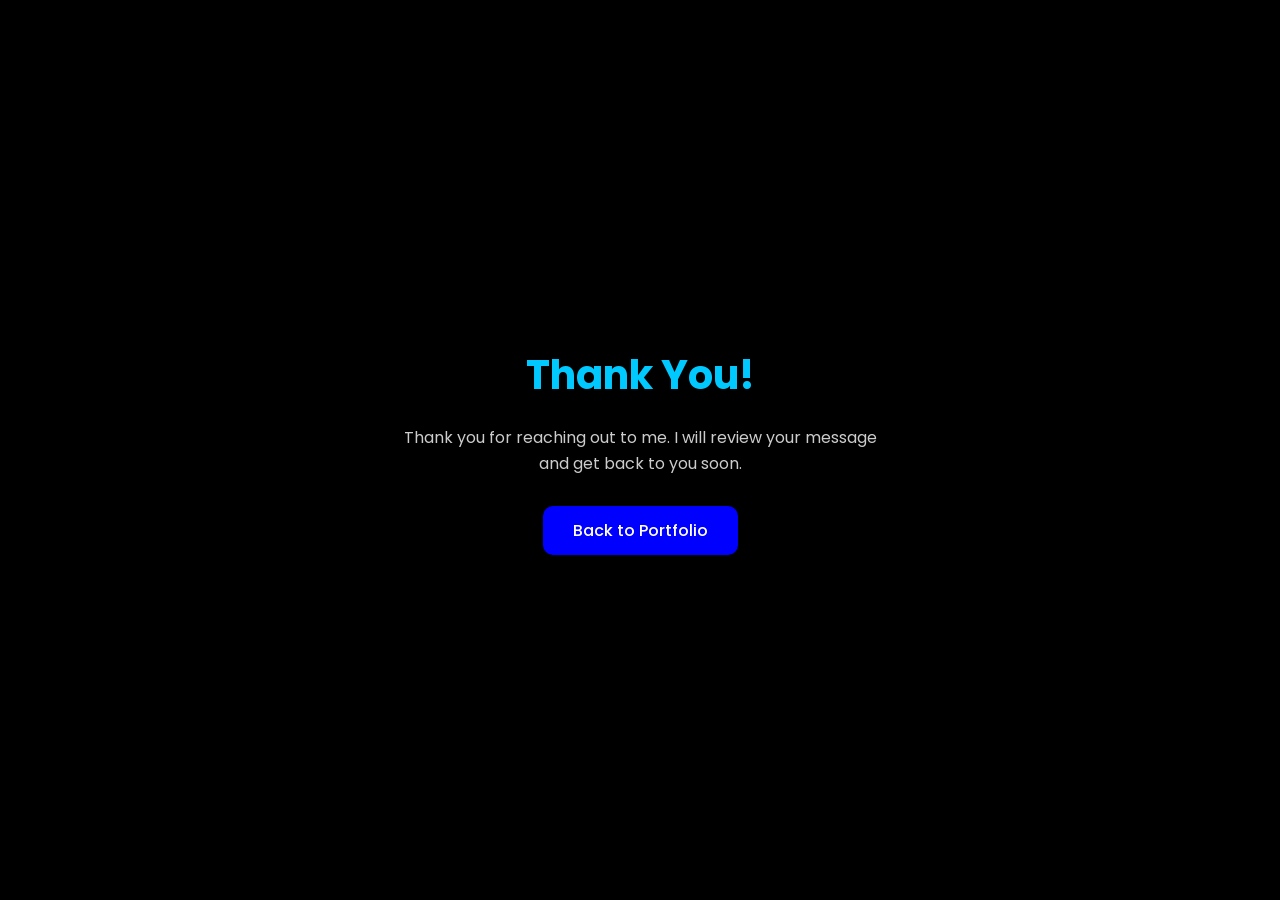
==== success.html @ 29ac64f0 "Add custom success page for contact form with personalized message" ====
<!DOCTYPE html>
<html lang="en">
<head>
    <meta charset="UTF-8">
    <meta name="viewport" content="width=device-width, initial-scale=1.0">
    <title>Message Sent | Joshua Maina</title>
    <link rel="shortcut icon" href="images/Black & Blue Minimalist Modern Initial Font Logo.png" type="image/x-icon">
    <style>
        @import url('https://fonts.googleapis.com/css2?family=Poppins:wght@400;500;600;700&display=swap');
        * { margin: 0; padding: 0; box-sizing: border-box; font-family: 'Poppins', sans-serif; }
        body {
            background: black;
            color: white;
            display: flex;
            justify-content: center;
            align-items: center;
            min-height: 100vh;
            text-align: center;
            padding: 20px;
        }
        .success-box {
            max-width: 500px;
        }
        .success-box h1 {
            font-size: 40px;
            color: #00c9ff;
            margin-bottom: 20px;
        }
        .success-box p {
            font-size: 16px;
            color: #ccc;
            margin-bottom: 30px;
            line-height: 1.6;
        }
        .success-box a {
            display: inline-block;
            padding: 12px 30px;
            background: blue;
            color: white;
            text-decoration: none;
            border-radius: 10px;
            font-weight: 500;
            transition: 0.3s;
        }
        .success-box a:hover {
            background: red;
        }
    </style>
</head>
<body>
    <div class="success-box">
        <h1>Thank You!</h1>
        <p>Thank you for reaching out to me. I will review your message and get back to you soon.</p>
        <a href="index.html">Back to Portfolio</a>
    </div>
</body>
</html>
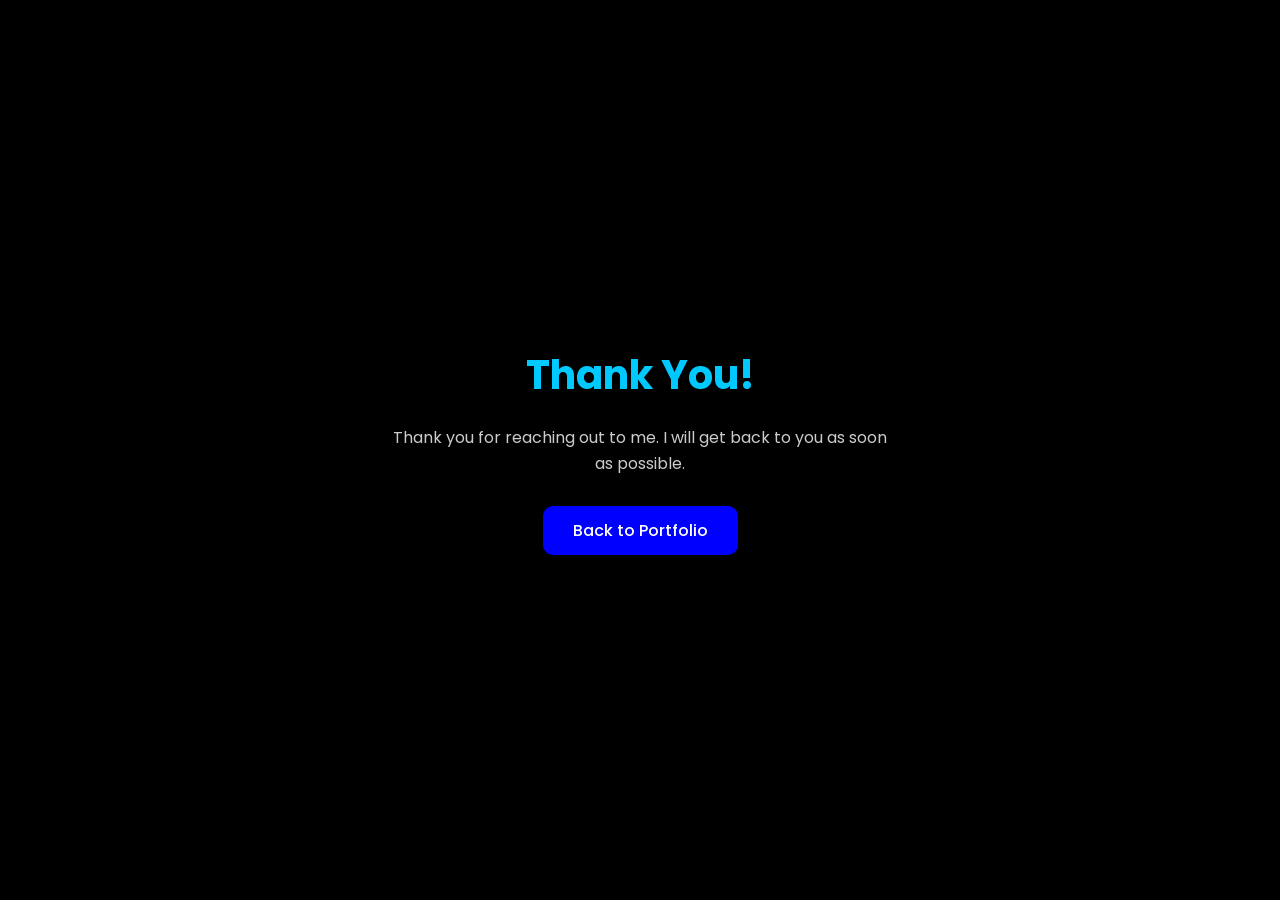
==== commit 98d49bbe: "Update success page message" ====
--- a/success.html
+++ b/success.html
@@ -50,7 +50,7 @@
 <body>
     <div class="success-box">
         <h1>Thank You!</h1>
-        <p>Thank you for reaching out to me. I will review your message and get back to you soon.</p>
+        <p>Thank you for reaching out to me. I will get back to you as soon as possible.</p>
         <a href="index.html">Back to Portfolio</a>
     </div>
 </body>
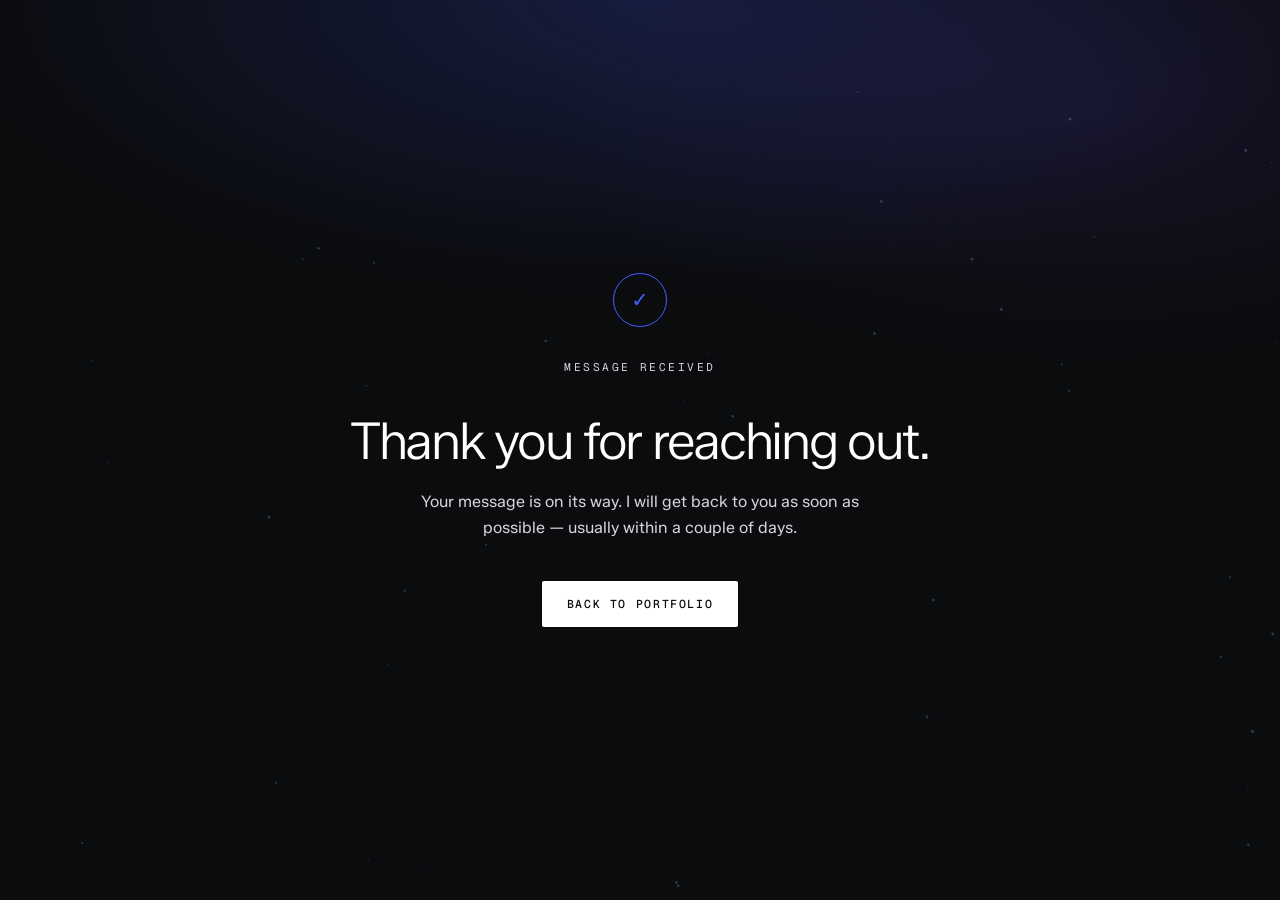
==== commit 47349fcf: "Redesign portfolio in the Bynario visual language Rebuilds the single-page portfolio around a dark, " ====
--- a/success.html
+++ b/success.html
@@ -1,57 +1,98 @@
 <!DOCTYPE html>
 <html lang="en">
 <head>
-    <meta charset="UTF-8">
-    <meta name="viewport" content="width=device-width, initial-scale=1.0">
-    <title>Message Sent | Joshua Maina</title>
-    <link rel="shortcut icon" href="images/Black & Blue Minimalist Modern Initial Font Logo.png" type="image/x-icon">
-    <style>
-        @import url('https://fonts.googleapis.com/css2?family=Poppins:wght@400;500;600;700&display=swap');
-        * { margin: 0; padding: 0; box-sizing: border-box; font-family: 'Poppins', sans-serif; }
-        body {
-            background: black;
-            color: white;
-            display: flex;
-            justify-content: center;
-            align-items: center;
-            min-height: 100vh;
-            text-align: center;
-            padding: 20px;
-        }
-        .success-box {
-            max-width: 500px;
-        }
-        .success-box h1 {
-            font-size: 40px;
-            color: #00c9ff;
-            margin-bottom: 20px;
-        }
-        .success-box p {
-            font-size: 16px;
-            color: #ccc;
-            margin-bottom: 30px;
-            line-height: 1.6;
-        }
-        .success-box a {
-            display: inline-block;
-            padding: 12px 30px;
-            background: blue;
-            color: white;
-            text-decoration: none;
-            border-radius: 10px;
-            font-weight: 500;
-            transition: 0.3s;
-        }
-        .success-box a:hover {
-            background: red;
-        }
-    </style>
+<meta charset="UTF-8">
+<meta name="viewport" content="width=device-width, initial-scale=1.0">
+<title>Message Sent | Joshua Maina</title>
+<link rel="shortcut icon" href="images/Black & Blue Minimalist Modern Initial Font Logo.png" type="image/x-icon">
+
+<link rel="preconnect" href="https://fonts.googleapis.com">
+<link rel="preconnect" href="https://fonts.gstatic.com" crossorigin>
+<link href="https://fonts.googleapis.com/css2?family=Zalando+Sans:wght@300;400;500&family=Geist+Mono:wght@300;400;500&display=swap" rel="stylesheet">
+
+<link rel="stylesheet" href="style.css">
+<style>
+  .thanks {
+    min-height: 100svh;
+    display: grid;
+    place-items: center;
+    text-align: center;
+    padding: 48px var(--gutter);
+    position: relative;
+    z-index: 1;
+  }
+  .thanks__inner { max-width: 620px; }
+  .thanks__mark {
+    width: 54px;
+    height: 54px;
+    margin: 0 auto 32px;
+    border: 1px solid var(--accent);
+    border-radius: 50%;
+    display: grid;
+    place-items: center;
+    color: var(--accent);
+    font-size: 1.3rem;
+  }
+  .thanks p {
+    color: var(--fg-muted);
+    margin: 0 auto 40px;
+    max-width: 46ch;
+  }
+</style>
 </head>
 <body>
-    <div class="success-box">
-        <h1>Thank You!</h1>
-        <p>Thank you for reaching out to me. I will get back to you as soon as possible.</p>
-        <a href="index.html">Back to Portfolio</a>
-    </div>
+
+<canvas id="bg-canvas" aria-hidden="true"></canvas>
+
+<main class="thanks">
+  <div class="thanks__inner">
+    <div class="thanks__mark">&#10003;</div>
+    <p class="eyebrow">MESSAGE RECEIVED</p>
+    <h1 class="display display--md">Thank you for reaching out.</h1>
+    <p>
+      Your message is on its way. I will get back to you as soon as possible —
+      usually within a couple of days.
+    </p>
+    <a href="index.html" class="btn btn--light">BACK TO PORTFOLIO</a>
+  </div>
+</main>
+
+<script>
+/* Ambient background — same field as the main page */
+(function () {
+  if (window.matchMedia('(prefers-reduced-motion: reduce)').matches) return;
+  const canvas = document.getElementById('bg-canvas');
+  const ctx = canvas.getContext('2d');
+  let dpr = 1, w = 0, h = 0, particles = [];
+
+  function resize() {
+    dpr = Math.min(window.devicePixelRatio || 1, 2);
+    w = window.innerWidth; h = window.innerHeight;
+    canvas.width = w * dpr; canvas.height = h * dpr;
+    ctx.setTransform(dpr, 0, 0, dpr, 0, 0);
+    const count = Math.round(Math.min(70, (w * h) / 26000));
+    particles = Array.from({ length: count }, () => ({
+      x: Math.random() * w, y: Math.random() * h,
+      vx: (Math.random() - 0.5) * 0.22, vy: (Math.random() - 0.5) * 0.22,
+      r: Math.random() * 1.2 + 0.4
+    }));
+  }
+  function frame() {
+    ctx.clearRect(0, 0, w, h);
+    for (const p of particles) {
+      p.x += p.vx; p.y += p.vy;
+      if (p.x < 0 || p.x > w) p.vx *= -1;
+      if (p.y < 0 || p.y > h) p.vy *= -1;
+      ctx.beginPath();
+      ctx.arc(p.x, p.y, p.r, 0, Math.PI * 2);
+      ctx.fillStyle = 'rgba(140,165,255,0.5)';
+      ctx.fill();
+    }
+    requestAnimationFrame(frame);
+  }
+  window.addEventListener('resize', resize, { passive: true });
+  resize(); frame();
+}());
+</script>
 </body>
 </html>
--- a/style.css
+++ b/style.css
@@ -0,0 +1,765 @@
+/* ============================================================
+   Joshua Maina — portfolio
+   Design language: dark, thin display type, mono labels, hairlines
+   ============================================================ */
+
+:root {
+  --bg:            #0B0C0E;
+  --bg-raised:     rgba(255, 255, 255, 0.02);
+  --bg-raised-2:   rgba(255, 255, 255, 0.04);
+  --accent:        #455EFF;
+  --accent-soft:   rgba(69, 94, 255, 0.14);
+  --fg:            #FFFFFF;
+  --fg-muted:      #D3D3D9;
+  --fg-dim:        rgba(255, 255, 255, 0.45);
+  --line:          rgba(255, 255, 255, 0.14);
+  --line-strong:   rgba(255, 255, 255, 0.24);
+
+  --font-display: "Zalando Sans", system-ui, -apple-system, sans-serif;
+  --font-mono:    "Geist Mono", ui-monospace, "SF Mono", Menlo, monospace;
+
+  --shell:   1240px;
+  --gutter:  24px;
+  --nav-h:   76px;
+}
+
+*, *::before, *::after { box-sizing: border-box; }
+
+html {
+  scroll-behavior: smooth;
+  scroll-padding-top: var(--nav-h);
+  -webkit-text-size-adjust: 100%;
+}
+
+body {
+  margin: 0;
+  background: var(--bg);
+  color: var(--fg);
+  font-family: var(--font-display);
+  font-weight: 400;
+  font-size: 16px;
+  line-height: 1.6;
+  -webkit-font-smoothing: antialiased;
+  overflow-x: hidden;
+}
+
+img { max-width: 100%; display: block; }
+a   { color: inherit; text-decoration: none; }
+ul, ol, dl, dd { margin: 0; padding: 0; list-style: none; }
+
+::selection { background: var(--accent); color: #fff; }
+
+/* ---------- Background canvas ---------- */
+#bg-canvas {
+  position: fixed;
+  inset: 0;
+  width: 100%;
+  height: 100%;
+  z-index: 0;
+  pointer-events: none;
+  opacity: 0.55;
+}
+
+/* Deep blue wash at the top, fading to black — mirrors the reference site */
+body::before {
+  content: "";
+  position: fixed;
+  inset: 0;
+  z-index: 0;
+  pointer-events: none;
+  background:
+    radial-gradient(90% 55% at 50% 0%, rgba(69, 94, 255, 0.20) 0%, transparent 60%),
+    radial-gradient(60% 40% at 85% 12%, rgba(120, 80, 255, 0.10) 0%, transparent 70%);
+}
+
+main, .nav, .footer { position: relative; z-index: 1; }
+
+/* ---------- Layout ---------- */
+.shell {
+  width: 100%;
+  max-width: var(--shell);
+  margin-inline: auto;
+  padding-inline: var(--gutter);
+}
+
+.section {
+  padding-block: clamp(80px, 11vw, 160px);
+  border-top: 1px solid var(--line);
+}
+.section--tight { padding-block: clamp(56px, 7vw, 96px); }
+
+/* ---------- Typography ---------- */
+.display {
+  font-family: var(--font-display);
+  font-weight: 300;
+  letter-spacing: -0.045em;
+  line-height: 0.95;
+  margin: 0 0 24px;
+  text-wrap: balance;
+}
+.display--lg { font-size: clamp(2.4rem, 6.2vw, 4.4rem); }
+.display--md { font-size: clamp(2rem, 4.8vw, 3.2rem); }
+.display--sm { font-size: clamp(1.6rem, 3.4vw, 2.3rem); }
+
+.eyebrow {
+  font-family: var(--font-mono);
+  font-size: 0.7rem;
+  font-weight: 400;
+  letter-spacing: 0.22em;
+  color: var(--fg-dim);
+  margin: 0 0 28px;
+  text-transform: uppercase;
+}
+
+.lede {
+  max-width: 62ch;
+  color: var(--fg-muted);
+  font-size: clamp(1rem, 1.5vw, 1.12rem);
+  margin: 0 0 64px;
+}
+
+/* ---------- Buttons ---------- */
+.btn {
+  display: inline-flex;
+  align-items: center;
+  justify-content: center;
+  gap: 8px;
+  font-family: var(--font-mono);
+  font-size: 0.72rem;
+  letter-spacing: 0.14em;
+  text-transform: uppercase;
+  padding: 13px 24px;
+  border: 1px solid transparent;
+  border-radius: 2px;
+  cursor: pointer;
+  transition: background .25s ease, color .25s ease,
+              border-color .25s ease, transform .25s ease;
+  white-space: nowrap;
+}
+.btn--light {
+  background: var(--fg);
+  color: #0B0C0E;
+  font-weight: 500;
+}
+.btn--light:hover { background: var(--accent); color: #fff; }
+
+.btn--ghost {
+  background: transparent;
+  color: var(--fg);
+  border-color: var(--line-strong);
+}
+.btn--ghost:hover { border-color: var(--fg); background: var(--bg-raised-2); }
+
+.btn--block { width: 100%; padding-block: 16px; }
+.btn:active { transform: translateY(1px); }
+
+/* ============================================================
+   NAV
+   ============================================================ */
+.nav {
+  position: fixed;
+  top: 0; left: 0; right: 0;
+  height: var(--nav-h);
+  z-index: 100;
+  display: flex;
+  align-items: center;
+  gap: 24px;
+  padding-inline: clamp(16px, 4vw, 48px);
+  transition: background .3s ease, border-color .3s ease, height .3s ease;
+  border-bottom: 1px solid transparent;
+}
+.nav.is-stuck {
+  height: 64px;
+  background: rgba(11, 12, 14, 0.82);
+  backdrop-filter: blur(14px);
+  -webkit-backdrop-filter: blur(14px);
+  border-bottom-color: var(--line);
+}
+
+.nav__logo {
+  font-family: var(--font-mono);
+  font-size: 0.82rem;
+  font-weight: 500;
+  letter-spacing: 0.08em;
+  display: inline-flex;
+  align-items: center;
+  flex-shrink: 0;
+}
+.nav__logo-mark {
+  color: var(--accent);
+  font-size: 0.68em;
+  margin-inline: 4px;
+  transform: translateY(-1px);
+}
+
+.nav__menu {
+  display: flex;
+  gap: clamp(16px, 2.4vw, 34px);
+  margin-left: auto;
+}
+.nav__link {
+  font-family: var(--font-mono);
+  font-size: 0.68rem;
+  letter-spacing: 0.14em;
+  color: var(--fg-muted);
+  padding-block: 6px;
+  position: relative;
+  transition: color .22s ease;
+}
+.nav__link::after {
+  content: "";
+  position: absolute;
+  left: 0; bottom: 0;
+  width: 100%;
+  height: 1px;
+  background: var(--accent);
+  transform: scaleX(0);
+  transform-origin: left;
+  transition: transform .28s ease;
+}
+.nav__link:hover,
+.nav__link.is-active { color: var(--fg); }
+.nav__link:hover::after,
+.nav__link.is-active::after { transform: scaleX(1); }
+
+.nav__cta { flex-shrink: 0; }
+
+.nav__toggle {
+  display: none;
+  flex-direction: column;
+  justify-content: center;
+  gap: 5px;
+  width: 40px;
+  height: 40px;
+  padding: 0;
+  margin-left: auto;
+  background: none;
+  border: 0;
+  cursor: pointer;
+}
+.nav__toggle span {
+  display: block;
+  height: 1px;
+  width: 20px;
+  margin-inline: auto;
+  background: var(--fg);
+  transition: transform .28s ease, opacity .2s ease;
+}
+.nav__toggle[aria-expanded="true"] span:first-child { transform: translateY(3px) rotate(45deg); }
+.nav__toggle[aria-expanded="true"] span:last-child  { transform: translateY(-3px) rotate(-45deg); }
+
+/* ============================================================
+   HERO
+   ============================================================ */
+.hero {
+  position: relative;
+  min-height: 100svh;
+  display: grid;
+  place-items: center;
+  text-align: center;
+  padding: calc(var(--nav-h) + 40px) var(--gutter) 120px;
+  overflow: hidden;
+}
+
+.hero__sphere {
+  position: absolute;
+  top: 48%;
+  left: 50%;
+  translate: -50% -50%;
+  width: min(760px, 108vw);
+  aspect-ratio: 1;
+  z-index: 0;
+  pointer-events: none;
+}
+
+.hero__inner {
+  position: relative;
+  z-index: 1;
+  max-width: 980px;
+}
+
+.hero__title {
+  font-weight: 300;
+  font-size: clamp(2.6rem, 8.2vw, 6rem);
+  line-height: 0.92;
+  letter-spacing: -0.052em;
+  margin: 0 0 32px;
+  text-wrap: balance;
+}
+
+.hero__sub {
+  max-width: 56ch;
+  margin: 0 auto 40px;
+  color: var(--fg-muted);
+  font-size: clamp(0.98rem, 1.6vw, 1.14rem);
+}
+
+.hero__actions {
+  display: flex;
+  gap: 12px;
+  justify-content: center;
+  flex-wrap: wrap;
+}
+
+.hero__scroll {
+  position: absolute;
+  bottom: 36px;
+  left: 50%;
+  translate: -50% 0;
+  z-index: 1;
+  display: flex;
+  flex-direction: column;
+  align-items: center;
+  gap: 10px;
+  color: var(--fg-dim);
+  transition: color .25s ease;
+}
+.hero__scroll:hover { color: var(--fg); }
+.hero__scroll-line {
+  width: 1px;
+  height: 44px;
+  background: linear-gradient(to bottom, transparent, var(--line-strong));
+  position: relative;
+  overflow: hidden;
+}
+.hero__scroll-line::after {
+  content: "";
+  position: absolute;
+  inset-inline: 0;
+  top: -50%;
+  height: 50%;
+  background: var(--accent);
+  animation: scroll-pulse 2.2s ease-in-out infinite;
+}
+@keyframes scroll-pulse {
+  0%   { top: -50%; }
+  100% { top: 100%; }
+}
+.hero__scroll-text {
+  font-family: var(--font-mono);
+  font-size: 0.6rem;
+  letter-spacing: 0.24em;
+}
+
+/* ============================================================
+   NUMBERED CARDS
+   ============================================================ */
+.cards {
+  display: grid;
+  grid-template-columns: repeat(auto-fit, minmax(290px, 1fr));
+  gap: 1px;
+  background: var(--line);
+  border: 1px solid var(--line);
+}
+.card {
+  background: var(--bg);
+  padding: 40px 32px 44px;
+  position: relative;
+  transition: background .35s ease;
+}
+.card:hover { background: var(--bg-raised-2); }
+.card:hover .card__num { color: var(--accent); }
+
+.card__num {
+  font-family: var(--font-mono);
+  font-size: 0.72rem;
+  letter-spacing: 0.16em;
+  color: var(--fg-dim);
+  display: block;
+  margin-bottom: 44px;
+  transition: color .3s ease;
+}
+.card__title {
+  font-weight: 400;
+  font-size: 1.22rem;
+  letter-spacing: -0.02em;
+  margin: 0 0 14px;
+}
+.card__body {
+  margin: 0;
+  color: var(--fg-muted);
+  font-size: 0.94rem;
+  line-height: 1.65;
+}
+
+/* ============================================================
+   STATS
+   ============================================================ */
+.stats {
+  display: grid;
+  grid-template-columns: repeat(auto-fit, minmax(180px, 1fr));
+  gap: 1px;
+  background: var(--line);
+  border-block: 1px solid var(--line);
+}
+.stat {
+  background: var(--bg);
+  padding: 40px 28px;
+}
+.stat__value {
+  display: block;
+  font-size: clamp(2.4rem, 5vw, 3.6rem);
+  font-weight: 300;
+  letter-spacing: -0.05em;
+  line-height: 1;
+  margin-bottom: 14px;
+}
+.stat__label {
+  font-family: var(--font-mono);
+  font-size: 0.68rem;
+  line-height: 1.6;
+  letter-spacing: 0.08em;
+  color: var(--fg-dim);
+  text-transform: uppercase;
+}
+
+/* ============================================================
+   DOMAINS
+   ============================================================ */
+.domains {
+  display: grid;
+  grid-template-columns: repeat(auto-fit, minmax(300px, 1fr));
+  gap: 1px;
+  background: var(--line);
+  border: 1px solid var(--line);
+}
+.domain {
+  background: var(--bg);
+  padding: 34px 30px 38px;
+  transition: background .35s ease;
+}
+.domain:hover { background: var(--bg-raised-2); }
+
+.domain__name {
+  font-family: var(--font-mono);
+  font-size: 0.72rem;
+  letter-spacing: 0.16em;
+  text-transform: uppercase;
+  color: var(--fg);
+  margin: 0 0 22px;
+  padding-bottom: 18px;
+  border-bottom: 1px solid var(--line);
+}
+
+.tags {
+  display: flex;
+  flex-wrap: wrap;
+  gap: 8px;
+}
+.tags li {
+  font-size: 0.84rem;
+  color: var(--fg-muted);
+  border: 1px solid var(--line);
+  border-radius: 2px;
+  padding: 6px 12px;
+  transition: border-color .25s ease, color .25s ease, background .25s ease;
+}
+.domain:hover .tags li { border-color: var(--line-strong); }
+.tags li:hover {
+  color: var(--fg);
+  border-color: var(--accent);
+  background: var(--accent-soft);
+}
+
+/* ============================================================
+   CREDENTIALS
+   ============================================================ */
+.creds {
+  display: grid;
+  grid-template-columns: repeat(auto-fit, minmax(330px, 1fr));
+  gap: 1px;
+  background: var(--line);
+  border: 1px solid var(--line);
+}
+.cred {
+  background: var(--bg);
+  padding: 36px 32px;
+  display: flex;
+  align-items: flex-start;
+  gap: 26px;
+  transition: background .35s ease;
+}
+.cred:hover { background: var(--bg-raised-2); }
+
+.cred__badge {
+  flex: 0 0 88px;
+  width: 88px;
+}
+.cred__badge img {
+  width: 100%;
+  filter: drop-shadow(0 0 18px rgba(69, 94, 255, 0.28));
+}
+
+.cred__issuer {
+  font-family: var(--font-mono);
+  font-size: 0.64rem;
+  letter-spacing: 0.2em;
+  color: var(--accent);
+  margin: 0 0 10px;
+}
+.cred__name {
+  font-weight: 400;
+  font-size: 1.14rem;
+  letter-spacing: -0.02em;
+  margin: 0 0 10px;
+  line-height: 1.3;
+}
+.cred__desc {
+  margin: 0;
+  color: var(--fg-muted);
+  font-size: 0.9rem;
+  line-height: 1.6;
+}
+
+/* ============================================================
+   ABOUT
+   ============================================================ */
+.about {
+  display: grid;
+  grid-template-columns: minmax(0, 1.55fr) minmax(0, 1fr);
+  gap: clamp(32px, 6vw, 88px);
+  align-items: start;
+}
+.about__text .display { margin-bottom: 28px; }
+.about__text p {
+  color: var(--fg-muted);
+  margin: 0 0 20px;
+  max-width: 62ch;
+}
+.about__text p:last-child { margin-bottom: 0; }
+
+.about__card {
+  border: 1px solid var(--line);
+  background: var(--bg-raised);
+  padding: 28px;
+  text-align: center;
+}
+.about__portrait {
+  width: 100%;
+  aspect-ratio: 1;
+  overflow: hidden;
+  border: 1px solid var(--line);
+  margin-bottom: 24px;
+}
+.about__portrait img {
+  width: 100%;
+  height: 100%;
+  object-fit: cover;
+  filter: grayscale(1) contrast(1.05);
+  transition: filter .5s ease, transform .6s ease;
+}
+.about__card:hover .about__portrait img {
+  filter: grayscale(0);
+  transform: scale(1.03);
+}
+.about__name {
+  font-size: 1.2rem;
+  font-weight: 400;
+  letter-spacing: -0.02em;
+  margin: 0 0 6px;
+}
+.about__role {
+  font-family: var(--font-mono);
+  font-size: 0.66rem;
+  letter-spacing: 0.14em;
+  text-transform: uppercase;
+  color: var(--fg-dim);
+  margin: 0 0 22px;
+}
+.about__socials {
+  display: flex;
+  gap: 10px;
+  justify-content: center;
+}
+.about__socials a {
+  font-family: var(--font-mono);
+  font-size: 0.62rem;
+  letter-spacing: 0.14em;
+  border: 1px solid var(--line);
+  padding: 8px 14px;
+  border-radius: 2px;
+  color: var(--fg-muted);
+  transition: border-color .25s ease, color .25s ease, background .25s ease;
+}
+.about__socials a:hover {
+  color: #fff;
+  border-color: var(--accent);
+  background: var(--accent-soft);
+}
+
+/* ============================================================
+   CONTACT
+   ============================================================ */
+.contact {
+  display: grid;
+  grid-template-columns: minmax(0, 1fr) minmax(0, 1.25fr);
+  gap: clamp(36px, 6vw, 88px);
+  align-items: start;
+  margin-top: 56px;
+}
+.contact__lede {
+  color: var(--fg-muted);
+  margin: 0 0 40px;
+  max-width: 44ch;
+}
+.contact__list > div {
+  padding-block: 18px;
+  border-top: 1px solid var(--line);
+}
+.contact__list > div:last-child { border-bottom: 1px solid var(--line); }
+.contact__list dt {
+  font-family: var(--font-mono);
+  font-size: 0.62rem;
+  letter-spacing: 0.2em;
+  color: var(--fg-dim);
+  margin-bottom: 8px;
+}
+.contact__list dd {
+  font-size: 1rem;
+  color: var(--fg);
+}
+.contact__list dd a { transition: color .22s ease; }
+.contact__list dd a:hover { color: var(--accent); }
+
+.contact__form {
+  border: 1px solid var(--line);
+  background: var(--bg-raised);
+  padding: clamp(24px, 3.4vw, 40px);
+}
+.field { margin-bottom: 22px; }
+.field label {
+  display: block;
+  font-family: var(--font-mono);
+  font-size: 0.62rem;
+  letter-spacing: 0.2em;
+  color: var(--fg-dim);
+  margin-bottom: 10px;
+}
+.field input,
+.field textarea {
+  width: 100%;
+  background: transparent;
+  border: 0;
+  border-bottom: 1px solid var(--line);
+  color: var(--fg);
+  font-family: var(--font-display);
+  font-size: 1rem;
+  padding: 10px 0;
+  transition: border-color .25s ease;
+}
+.field textarea { resize: vertical; min-height: 120px; }
+.field input::placeholder,
+.field textarea::placeholder { color: rgba(255, 255, 255, 0.26); }
+.field input:focus,
+.field textarea:focus {
+  outline: none;
+  border-bottom-color: var(--accent);
+}
+
+/* ============================================================
+   FOOTER
+   ============================================================ */
+.footer {
+  border-top: 1px solid var(--line);
+  padding-block: 48px;
+}
+.footer__inner {
+  display: flex;
+  align-items: center;
+  justify-content: space-between;
+  flex-wrap: wrap;
+  gap: 24px;
+}
+.footer__menu {
+  display: flex;
+  gap: clamp(14px, 2.2vw, 28px);
+  flex-wrap: wrap;
+}
+.footer__menu a {
+  font-family: var(--font-mono);
+  font-size: 0.64rem;
+  letter-spacing: 0.14em;
+  color: var(--fg-dim);
+  transition: color .22s ease;
+}
+.footer__menu a:hover { color: var(--fg); }
+.footer__legal {
+  font-family: var(--font-mono);
+  font-size: 0.62rem;
+  letter-spacing: 0.08em;
+  color: var(--fg-dim);
+  margin: 0;
+}
+
+/* ============================================================
+   REVEAL ANIMATION
+   ============================================================ */
+.reveal {
+  opacity: 0;
+  transform: translateY(24px);
+  transition: opacity .7s cubic-bezier(.22,.61,.36,1),
+              transform .7s cubic-bezier(.22,.61,.36,1);
+}
+.reveal.is-visible { opacity: 1; transform: none; }
+
+/* ============================================================
+   RESPONSIVE
+   ============================================================ */
+@media (max-width: 1000px) {
+  .about,
+  .contact { grid-template-columns: 1fr; }
+  .about__card { max-width: 340px; }
+}
+
+@media (max-width: 860px) {
+  .nav__cta { display: none; }
+  .nav__toggle { display: flex; }
+
+  .nav__menu {
+    position: fixed;
+    inset: var(--nav-h) 0 auto 0;
+    flex-direction: column;
+    gap: 0;
+    margin: 0;
+    padding: 8px var(--gutter) 24px;
+    background: rgba(11, 12, 14, 0.96);
+    backdrop-filter: blur(16px);
+    -webkit-backdrop-filter: blur(16px);
+    border-bottom: 1px solid var(--line);
+    clip-path: inset(0 0 100% 0);
+    transition: clip-path .4s cubic-bezier(.22,.61,.36,1);
+  }
+  .nav__menu.is-open { clip-path: inset(0 0 0 0); }
+  .nav__link {
+    padding-block: 16px;
+    border-bottom: 1px solid var(--line);
+    font-size: 0.74rem;
+  }
+  .nav__link::after { display: none; }
+}
+
+@media (max-width: 560px) {
+  :root { --gutter: 18px; }
+
+  .card { padding: 32px 24px 36px; }
+  .card__num { margin-bottom: 32px; }
+  .domain { padding: 28px 22px 32px; }
+  .stat { padding: 32px 22px; }
+
+  .cred { flex-direction: column; gap: 20px; }
+  .cred__badge { flex-basis: auto; width: 72px; }
+
+  .hero__actions .btn { width: 100%; }
+  .footer__inner { justify-content: flex-start; }
+}
+
+/* ---------- Reduced motion ---------- */
+@media (prefers-reduced-motion: reduce) {
+  html { scroll-behavior: auto; }
+  *, *::before, *::after {
+    animation-duration: .01ms !important;
+    animation-iteration-count: 1 !important;
+    transition-duration: .01ms !important;
+  }
+  .reveal { opacity: 1; transform: none; }
+}
